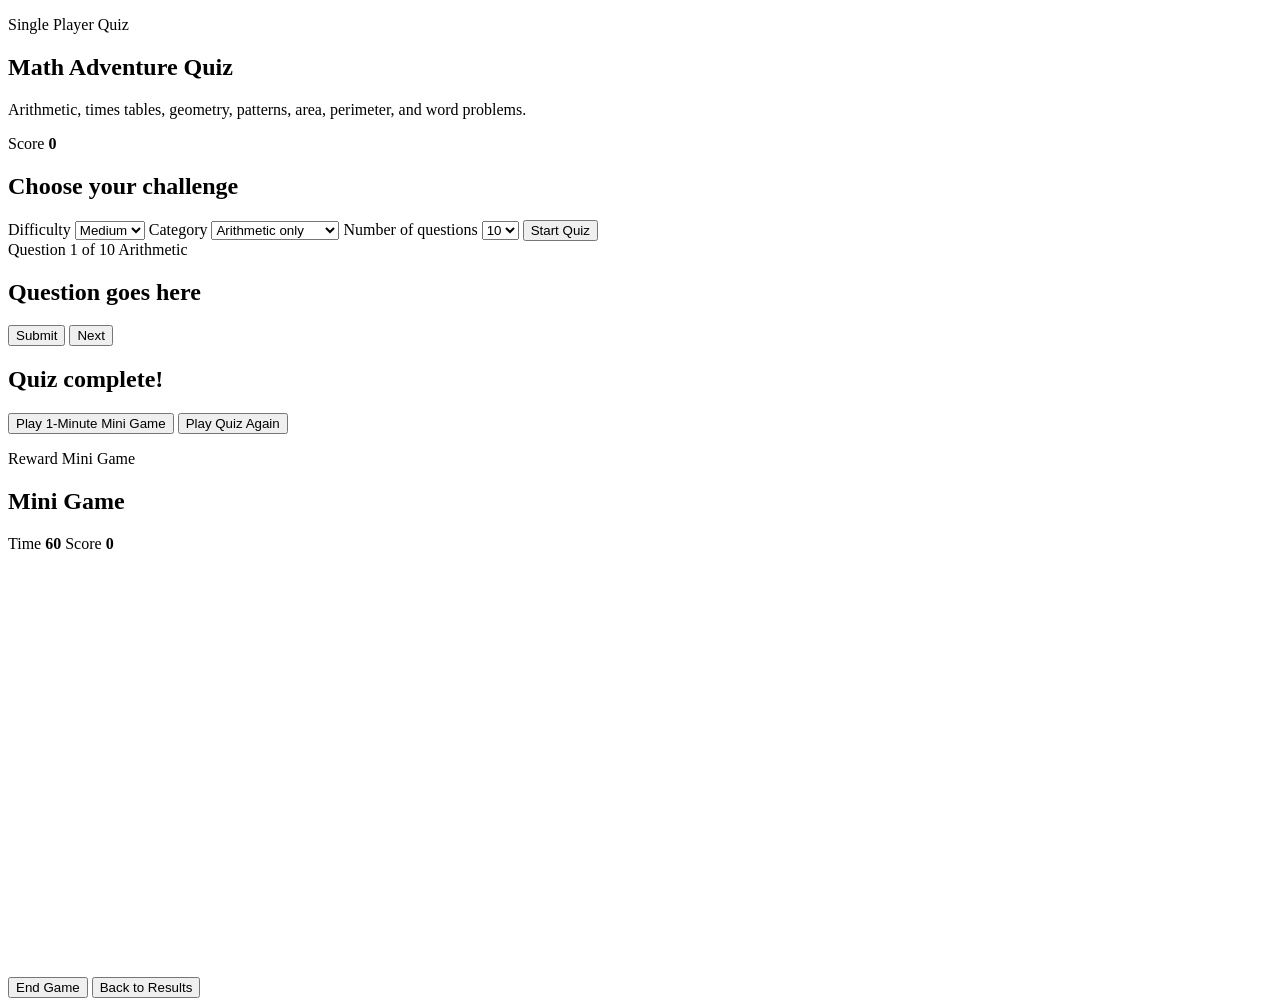
==== index.html @ a659b236 "Rename index (1).html to index.html" ====
<!DOCTYPE html>
<html lang="en">
<head>
  <meta charset="UTF-8" />
  <meta name="viewport" content="width=device-width, initial-scale=1.0" />
  <title>Math Adventure Quiz v8</title>
  <link rel="stylesheet" href="styles.css" />
</head>
<body>
  <main class="app-shell">
    <section class="hero card">
      <div>
        <p class="eyebrow">Single Player Quiz</p>
        <h1>Math Adventure Quiz</h1>
        <p class="subtitle">Arithmetic, times tables, geometry, patterns, area, perimeter, and word problems.</p>
      </div>
      <div class="score-box">
        <span>Score</span>
        <strong id="score">0</strong>
      </div>
    </section>

    <section id="setupScreen" class="card setup-screen">
      <h2>Choose your challenge</h2>
      <label for="difficulty">Difficulty</label>
      <select id="difficulty">
        <option value="easy">Easy</option>
        <option value="medium" selected>Medium</option>
        <option value="hard">Hard</option>
      </select>

      <label for="category">Category</label>
      <select id="category">
        <option value="arithmetic" selected>Arithmetic only</option>
        <option value="multiplication">Multiplication only</option>
        <option value="mixed">Everything else</option>
      </select>

      <label for="questionCount">Number of questions</label>
      <select id="questionCount">
        <option value="5">5</option>
        <option value="10" selected>10</option>
        <option value="15">15</option>
        <option value="20">20</option>
      </select>

      <button id="startBtn" class="primary-btn">Start Quiz</button>
    </section>

    <section id="quizScreen" class="card quiz-screen hidden">
      <div class="quiz-topline">
        <span id="questionCounter">Question 1 of 10</span>
        <span id="skillBadge" class="badge">Arithmetic</span>
      </div>

      <div id="visualArea" class="visual-area hidden"></div>
      <h2 id="questionText">Question goes here</h2>
      <div id="answerArea" class="answer-area"></div>
      <div id="feedback" class="feedback"></div>

      <div class="actions">
        <button id="submitBtn" class="primary-btn">Submit</button>
        <button id="nextBtn" class="secondary-btn hidden">Next</button>
      </div>
    </section>

    <section id="resultScreen" class="card result-screen hidden">
      <h2>Quiz complete!</h2>
      <p id="finalScore" class="final-score"></p>
      <p id="finalMessage"></p>
      <div class="actions result-actions">
        <button id="miniGameBtn" class="primary-btn">Play 1-Minute Mini Game</button>
        <button id="restartBtn" class="secondary-btn">Play Quiz Again</button>
      </div>
    </section>

    <section id="gameScreen" class="card game-screen hidden">
      <div class="game-header">
        <div>
          <p class="eyebrow">Reward Mini Game</p>
          <h2 id="gameTitle">Mini Game</h2>
          <p id="gameInstructions" class="subtitle"></p>
        </div>
        <div class="game-stats">
          <span>Time</span>
          <strong id="gameTimer">60</strong>
          <span>Score</span>
          <strong id="gameScore">0</strong>
        </div>
      </div>
      <canvas id="gameCanvas" width="760" height="420" aria-label="mini game canvas"></canvas>
      <div class="actions">
        <button id="stopGameBtn" class="secondary-btn">End Game</button>
        <button id="backToResultsBtn" class="secondary-btn hidden">Back to Results</button>
      </div>
    </section>
  </main>

  <script src="script.js?v=6"></script>
</body>
</html>
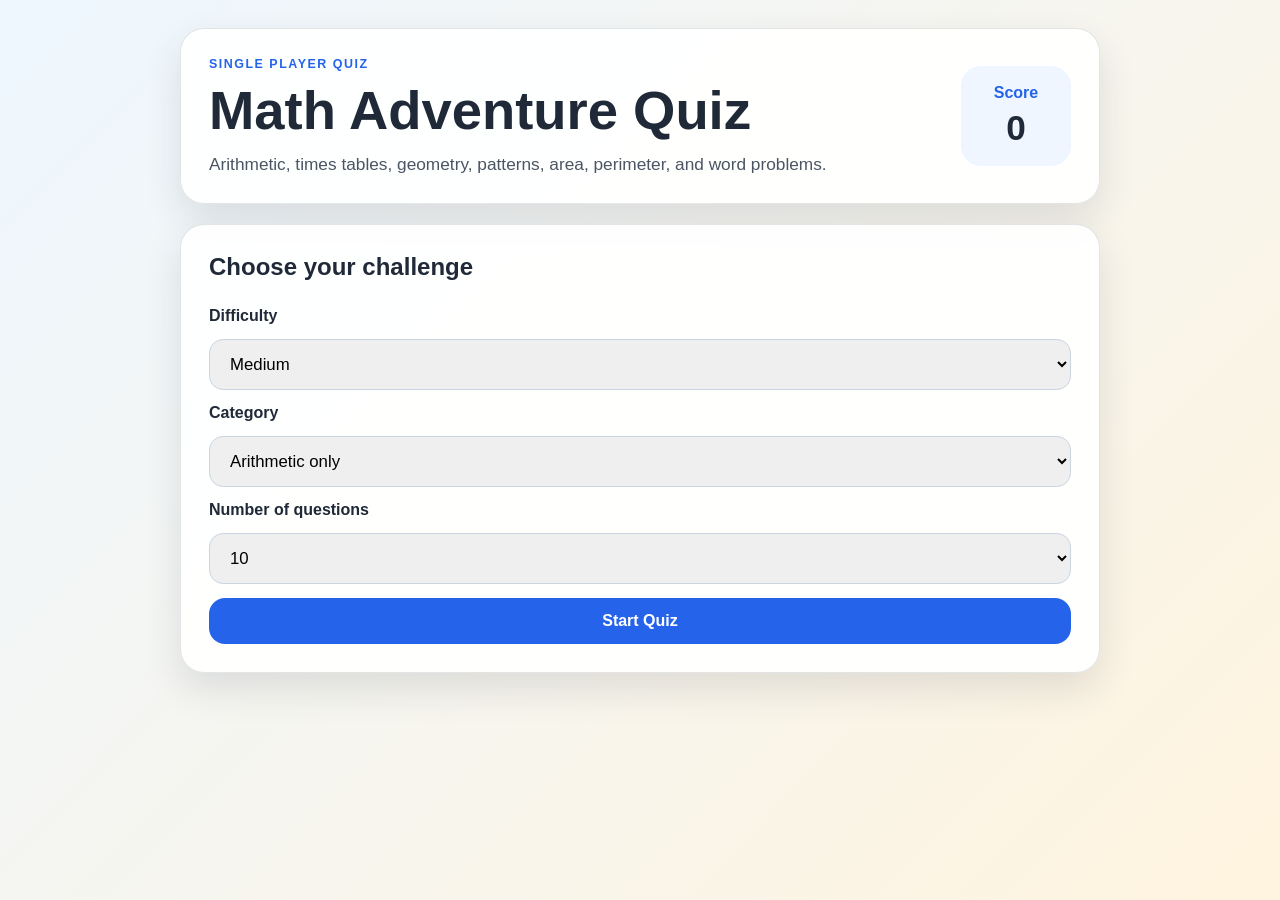
==== commit 6f17cd28: "Add files via upload" ====
--- a/index.html
+++ b/index.html
@@ -69,7 +69,7 @@
       <p id="finalScore" class="final-score"></p>
       <p id="finalMessage"></p>
       <div class="actions result-actions">
-        <button id="miniGameBtn" class="primary-btn">Play 1-Minute Mini Game</button>
+        <button id="miniGameBtn" class="primary-btn hidden" disabled>Play 1-Minute Mini Game</button>
         <button id="restartBtn" class="secondary-btn">Play Quiz Again</button>
       </div>
     </section>
--- a/styles.css
+++ b/styles.css
@@ -0,0 +1,264 @@
+* {
+  box-sizing: border-box;
+}
+
+body {
+  margin: 0;
+  min-height: 100vh;
+  font-family: Arial, Helvetica, sans-serif;
+  background: linear-gradient(135deg, #eef7ff, #fff4df);
+  color: #1f2937;
+  display: flex;
+  justify-content: center;
+  padding: 28px;
+}
+
+.app-shell {
+  width: min(920px, 100%);
+}
+
+.card {
+  background: rgba(255, 255, 255, 0.92);
+  border: 1px solid rgba(31, 41, 55, 0.12);
+  border-radius: 24px;
+  padding: 28px;
+  margin-bottom: 20px;
+  box-shadow: 0 16px 38px rgba(31, 41, 55, 0.12);
+}
+
+.hero {
+  display: flex;
+  align-items: center;
+  justify-content: space-between;
+  gap: 20px;
+}
+
+.eyebrow {
+  text-transform: uppercase;
+  letter-spacing: 0.12em;
+  font-size: 0.78rem;
+  font-weight: 700;
+  color: #2563eb;
+  margin: 0 0 8px;
+}
+
+h1, h2 {
+  margin: 0 0 12px;
+}
+
+h1 {
+  font-size: clamp(2rem, 5vw, 3.4rem);
+}
+
+.subtitle {
+  margin: 0;
+  color: #4b5563;
+  font-size: 1.08rem;
+}
+
+.score-box {
+  min-width: 110px;
+  border-radius: 20px;
+  padding: 18px;
+  text-align: center;
+  background: #eff6ff;
+}
+
+.score-box span {
+  display: block;
+  color: #2563eb;
+  font-weight: 700;
+  margin-bottom: 6px;
+}
+
+.score-box strong {
+  font-size: 2.2rem;
+}
+
+.setup-screen {
+  display: grid;
+  gap: 14px;
+}
+
+label {
+  font-weight: 700;
+}
+
+select, input[type="number"], input[type="text"] {
+  width: 100%;
+  padding: 14px 16px;
+  border-radius: 14px;
+  border: 1px solid #cbd5e1;
+  font-size: 1.05rem;
+}
+
+button {
+  border: 0;
+  border-radius: 16px;
+  padding: 14px 20px;
+  font-size: 1rem;
+  font-weight: 800;
+  cursor: pointer;
+}
+
+.primary-btn {
+  background: #2563eb;
+  color: white;
+}
+
+.secondary-btn {
+  background: #e5e7eb;
+  color: #111827;
+}
+
+.quiz-topline {
+  display: flex;
+  justify-content: space-between;
+  gap: 14px;
+  align-items: center;
+  margin-bottom: 18px;
+  color: #4b5563;
+  font-weight: 700;
+}
+
+.badge {
+  background: #fef3c7;
+  color: #92400e;
+  border-radius: 999px;
+  padding: 8px 12px;
+}
+
+.visual-area {
+  margin: 12px 0 22px;
+  background: #f8fafc;
+  border: 1px dashed #94a3b8;
+  border-radius: 20px;
+  min-height: 170px;
+  display: flex;
+  justify-content: center;
+  align-items: center;
+  padding: 18px;
+}
+
+.answer-area {
+  display: grid;
+  gap: 12px;
+  margin-top: 18px;
+}
+
+.choice-btn {
+  background: #f3f4f6;
+  border: 2px solid transparent;
+  text-align: left;
+}
+
+.choice-btn:hover {
+  border-color: #93c5fd;
+}
+
+.choice-btn.selected {
+  background: #dbeafe;
+  border-color: #2563eb;
+}
+
+.feedback {
+  min-height: 44px;
+  margin-top: 18px;
+  font-weight: 800;
+  font-size: 1.1rem;
+}
+
+.feedback.good {
+  color: #047857;
+}
+
+.feedback.bad {
+  color: #b91c1c;
+}
+
+.actions {
+  display: flex;
+  gap: 12px;
+  margin-top: 18px;
+}
+
+.final-score {
+  font-size: 2rem;
+  font-weight: 900;
+}
+
+.hidden {
+  display: none !important;
+}
+
+svg {
+  max-width: 100%;
+  height: auto;
+}
+
+@media (max-width: 640px) {
+  body {
+    padding: 14px;
+  }
+
+  .hero, .quiz-topline, .actions {
+    flex-direction: column;
+    align-items: stretch;
+  }
+}
+
+.result-actions {
+  flex-wrap: wrap;
+}
+
+.game-header {
+  display: flex;
+  justify-content: space-between;
+  gap: 18px;
+  align-items: flex-start;
+  margin-bottom: 18px;
+}
+
+.game-stats {
+  display: grid;
+  grid-template-columns: auto auto;
+  gap: 8px 14px;
+  align-items: center;
+  min-width: 150px;
+  border-radius: 18px;
+  padding: 14px 16px;
+  background: #eff6ff;
+  font-weight: 800;
+}
+
+.game-stats span {
+  color: #2563eb;
+}
+
+.game-stats strong {
+  font-size: 1.5rem;
+}
+
+#gameCanvas {
+  width: 100%;
+  max-width: 760px;
+  aspect-ratio: 760 / 420;
+  display: block;
+  margin: 0 auto;
+  border: 3px solid #cbd5e1;
+  border-radius: 18px;
+  background: #f8fafc;
+  touch-action: none;
+  user-select: none;
+}
+
+
+@media (max-width: 640px) {
+  .game-header {
+    flex-direction: column;
+  }
+
+  .game-stats {
+    width: 100%;
+  }
+}
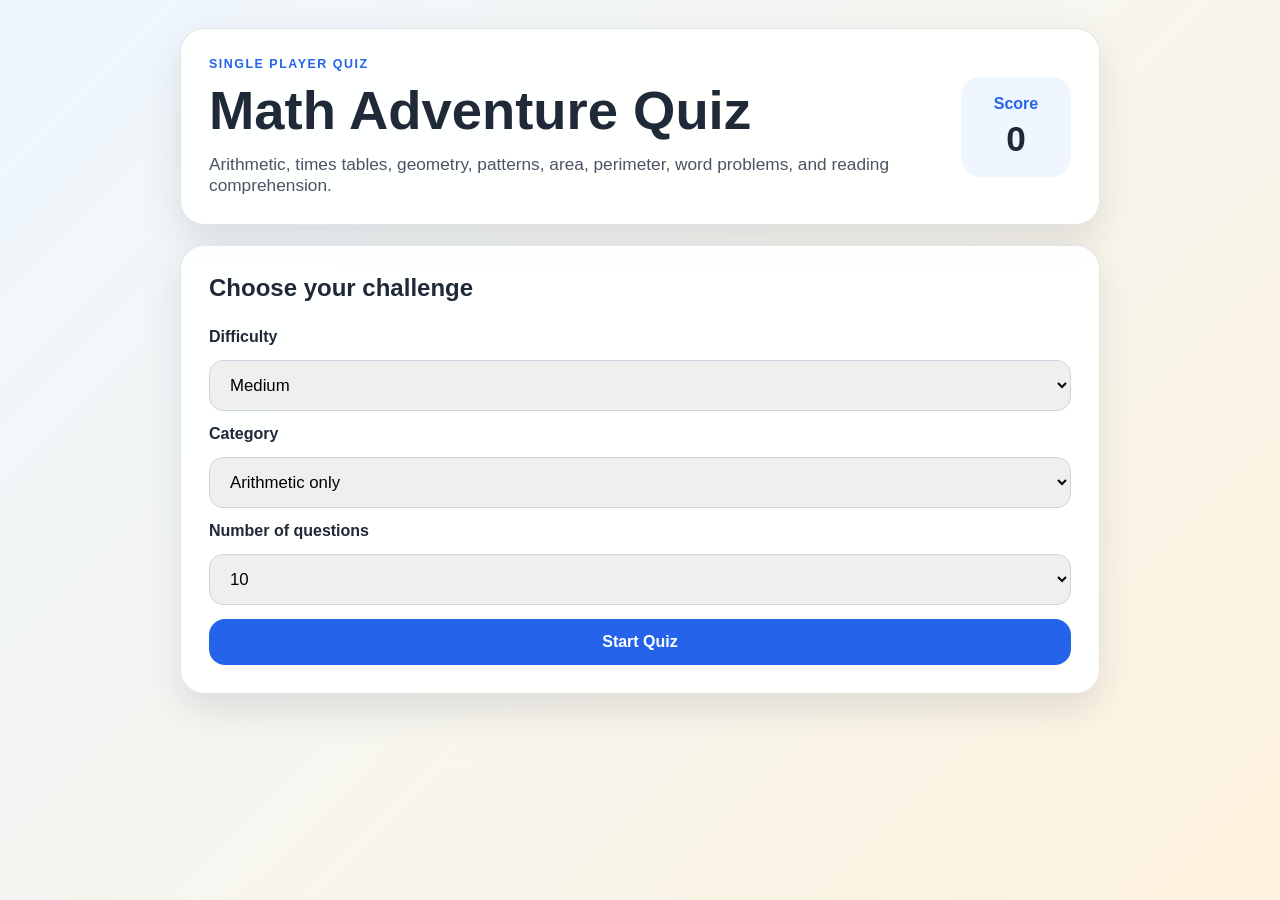
==== commit 380d0cd5: "Add files via upload" ====
--- a/index.html
+++ b/index.html
@@ -3,7 +3,7 @@
 <head>
   <meta charset="UTF-8" />
   <meta name="viewport" content="width=device-width, initial-scale=1.0" />
-  <title>Math Adventure Quiz v8</title>
+  <title>Math Adventure Quiz v13</title>
   <link rel="stylesheet" href="styles.css" />
 </head>
 <body>
@@ -12,7 +12,7 @@
       <div>
         <p class="eyebrow">Single Player Quiz</p>
         <h1>Math Adventure Quiz</h1>
-        <p class="subtitle">Arithmetic, times tables, geometry, patterns, area, perimeter, and word problems.</p>
+        <p class="subtitle">Arithmetic, times tables, geometry, patterns, area, perimeter, word problems, and reading comprehension.</p>
       </div>
       <div class="score-box">
         <span>Score</span>
@@ -34,6 +34,7 @@
         <option value="arithmetic" selected>Arithmetic only</option>
         <option value="multiplication">Multiplication only</option>
         <option value="mixed">Everything else</option>
+        <option value="reading">Reading Comprehension</option>
       </select>
 
       <label for="questionCount">Number of questions</label>
@@ -96,6 +97,6 @@
     </section>
   </main>
 
-  <script src="script.js?v=6"></script>
+  <script src="script.js?v=13"></script>
 </body>
 </html>
--- a/styles.css
+++ b/styles.css
@@ -138,6 +138,21 @@
   justify-content: center;
   align-items: center;
   padding: 18px;
+}
+
+
+#questionText {
+  white-space: pre-line;
+  line-height: 1.45;
+}
+
+.reading-passage {
+  display: block;
+  background: #f8fafc;
+  border-left: 6px solid #60a5fa;
+  border-radius: 14px;
+  padding: 14px 16px;
+  margin-bottom: 12px;
 }
 
 .answer-area {
